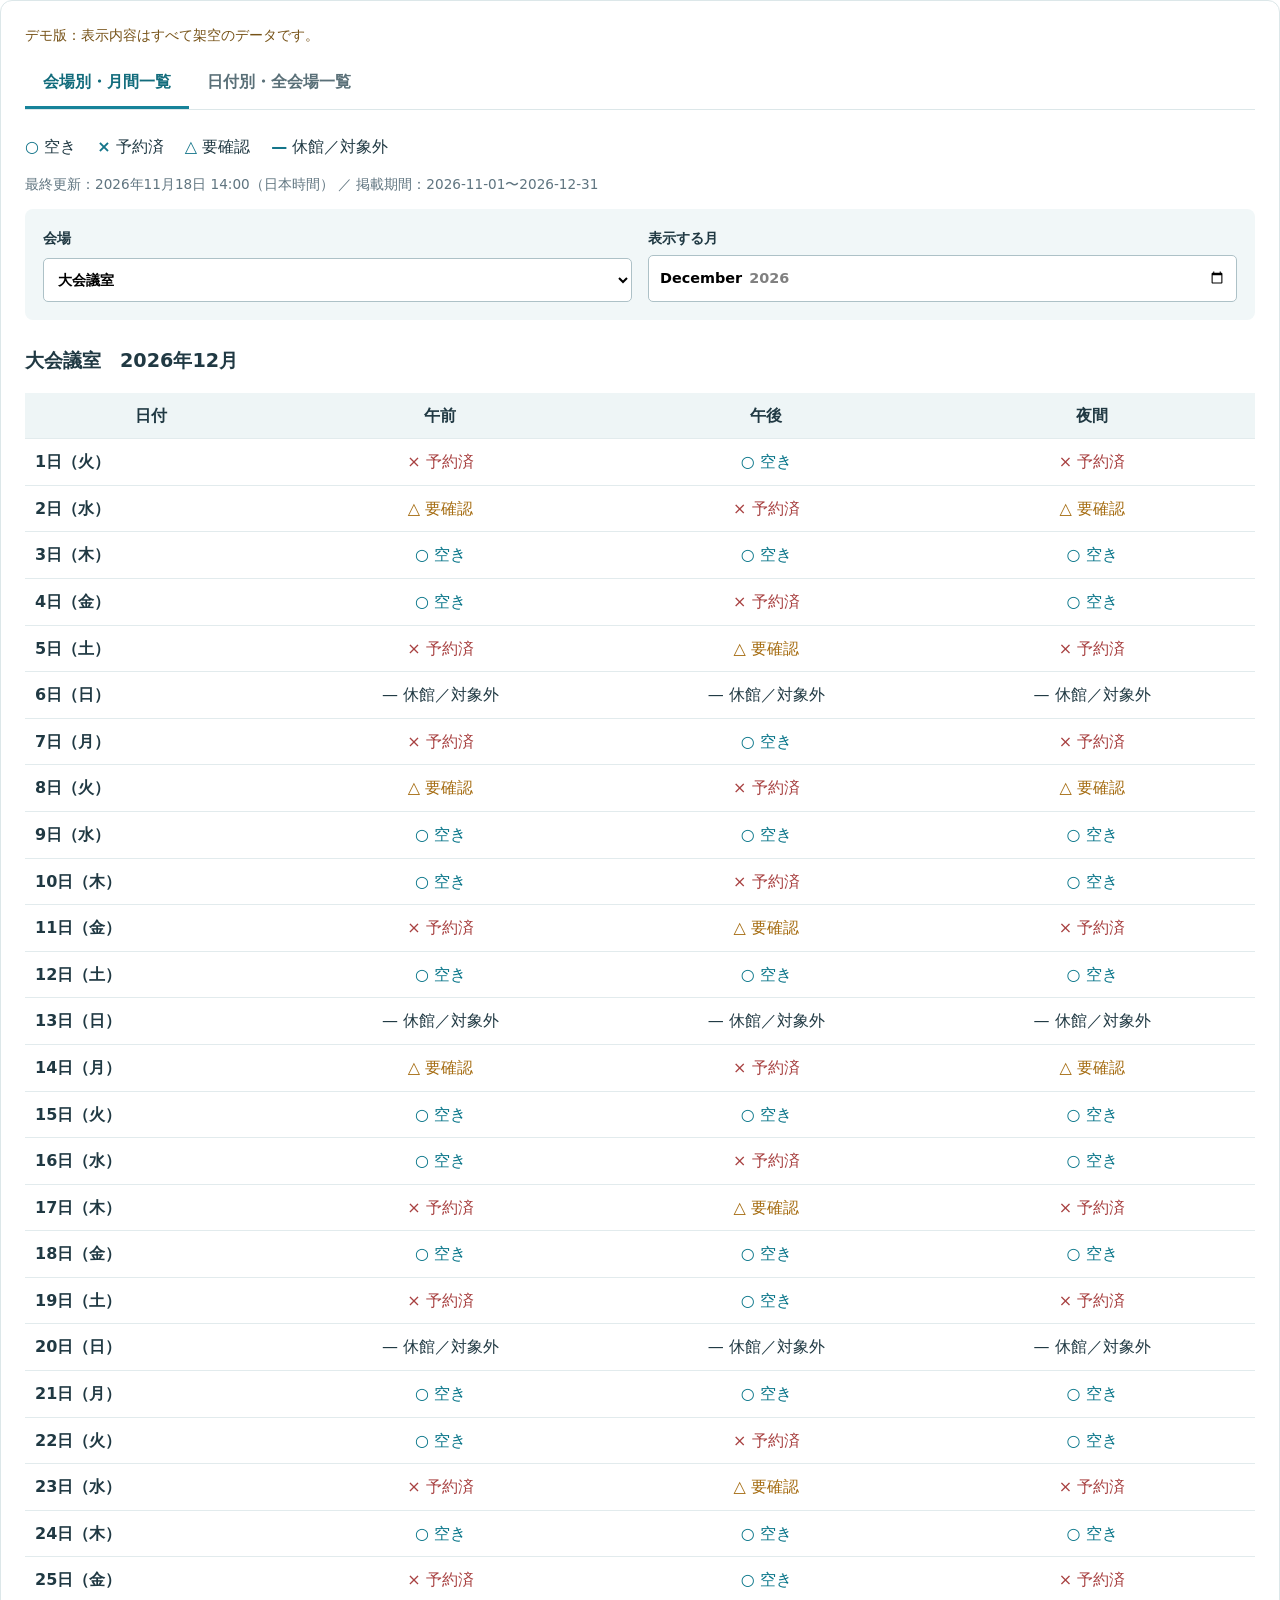
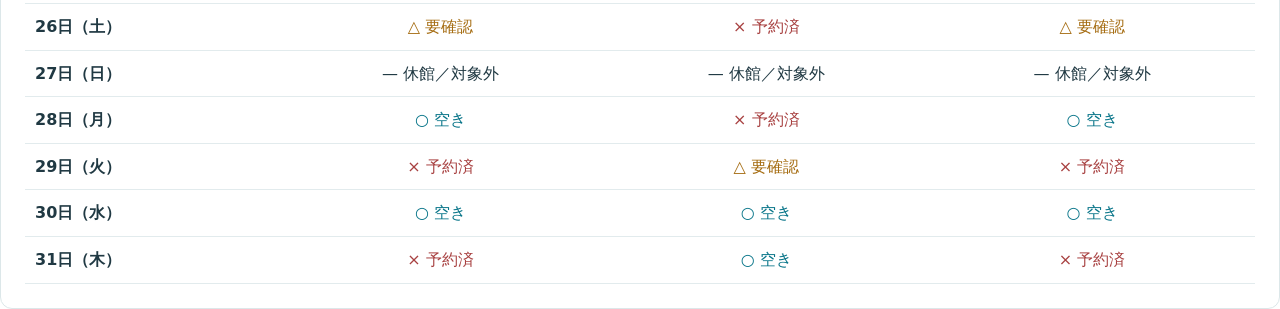
==== embed.html @ d0e012e4 "Add files via upload" ====
<!doctype html>
<html lang="ja"><head><meta charset="utf-8"><meta name="viewport" content="width=device-width,initial-scale=1"><title>貸会場 空き状況 デモ</title><link rel="stylesheet" href="style.css"><style>body{background:transparent}main{max-width:none;padding:0}.panel{margin:0}.embed-demo{margin:0 0 10px;color:#765217;font-size:.85rem}@media(max-width:520px){main{padding:0}}</style><script defer src="script.js"></script></head><body><main><section class="panel"><p class="embed-demo">デモ版：表示内容はすべて架空のデータです。</p><div class="tabs"><button id="monthlyTab" aria-pressed="true">会場別・月間一覧</button><button id="dailyTab" aria-pressed="false">日付別・全会場一覧</button></div><p class="legend"><b>○</b> 空き　 <b>×</b> 予約済　 <b>△</b> 要確認　 <b>—</b> 休館／対象外</p><p id="updated" aria-live="polite">読み込み中…</p><p id="error" role="alert" hidden></p><div id="content" hidden><div id="monthly"><div class="controls"><label>会場<select id="venue"></select></label><label>表示する月<input type="month" id="month"></label></div><h2 id="monthTitle"></h2><div class="scroll"><table><thead><tr><th>日付</th><th>午前</th><th>午後</th><th>夜間</th></tr></thead><tbody id="monthBody"></tbody></table></div></div><div id="daily" hidden><div class="controls"><label>日付<input type="date" id="date"></label></div><h2 id="dateTitle"></h2><div class="scroll"><table><thead><tr><th>会場</th><th>午前</th><th>午後</th><th>夜間</th></tr></thead><tbody id="dateBody"></tbody></table></div></div></div></section></main></body></html>
---- style.css ----
*{box-sizing:border-box}body{margin:0;background:#f3f7f8;color:#203943;font-family:system-ui,sans-serif;line-height:1.6}main{max-width:900px;margin:auto;padding:32px 20px}small{color:#167388;font-weight:700;letter-spacing:.1em}small span{float:right;color:#607580;letter-spacing:0}h1{font-size:2rem;margin:10px 0}header p{color:#506973}aside{padding:12px 16px;border-left:4px solid #d99a40;background:#fff4df}.panel{margin-top:24px;padding:24px;border:1px solid #dce7e9;border-radius:12px;background:#fff}.tabs{display:flex;border-bottom:1px solid #dce7e9}.tabs button{font:inherit;font-weight:bold;color:#5a7078;background:none;border:0;border-bottom:3px solid transparent;padding:12px 18px;cursor:pointer}.tabs button[aria-pressed=true]{color:#126c7c;border-color:#17839a}.legend{margin:24px 0 8px}.legend b{color:#14758a}#updated{font-size:.85rem;color:#607580}.controls{display:flex;flex-wrap:wrap;gap:16px;padding:18px;background:#f1f7f8;border-radius:8px}.controls label{display:grid;gap:5px;flex:1;min-width:180px;font-weight:bold;font-size:.9rem}input,select{padding:10px;border:1px solid #adc1c7;border-radius:5px;background:white;font:inherit}h2{font-size:1.2rem;margin-top:26px}.scroll{overflow:auto}table{border-collapse:collapse;width:100%;min-width:420px;text-align:center}th,td{padding:10px;border-bottom:1px solid #e2ebed}thead{background:#eef5f6}tbody th{text-align:left}.available{color:#087589}.booked{color:#a84141}.check{color:#a56c11}#error{background:#fff0ed;color:#8b3025;padding:15px}footer{font-size:.9rem;color:#536a75;margin:24px 4px}@media(max-width:520px){main{padding:20px 12px}.panel{padding:16px}.tabs button{flex:1;padding:10px 4px;font-size:.85rem}.controls label{min-width:100%}}
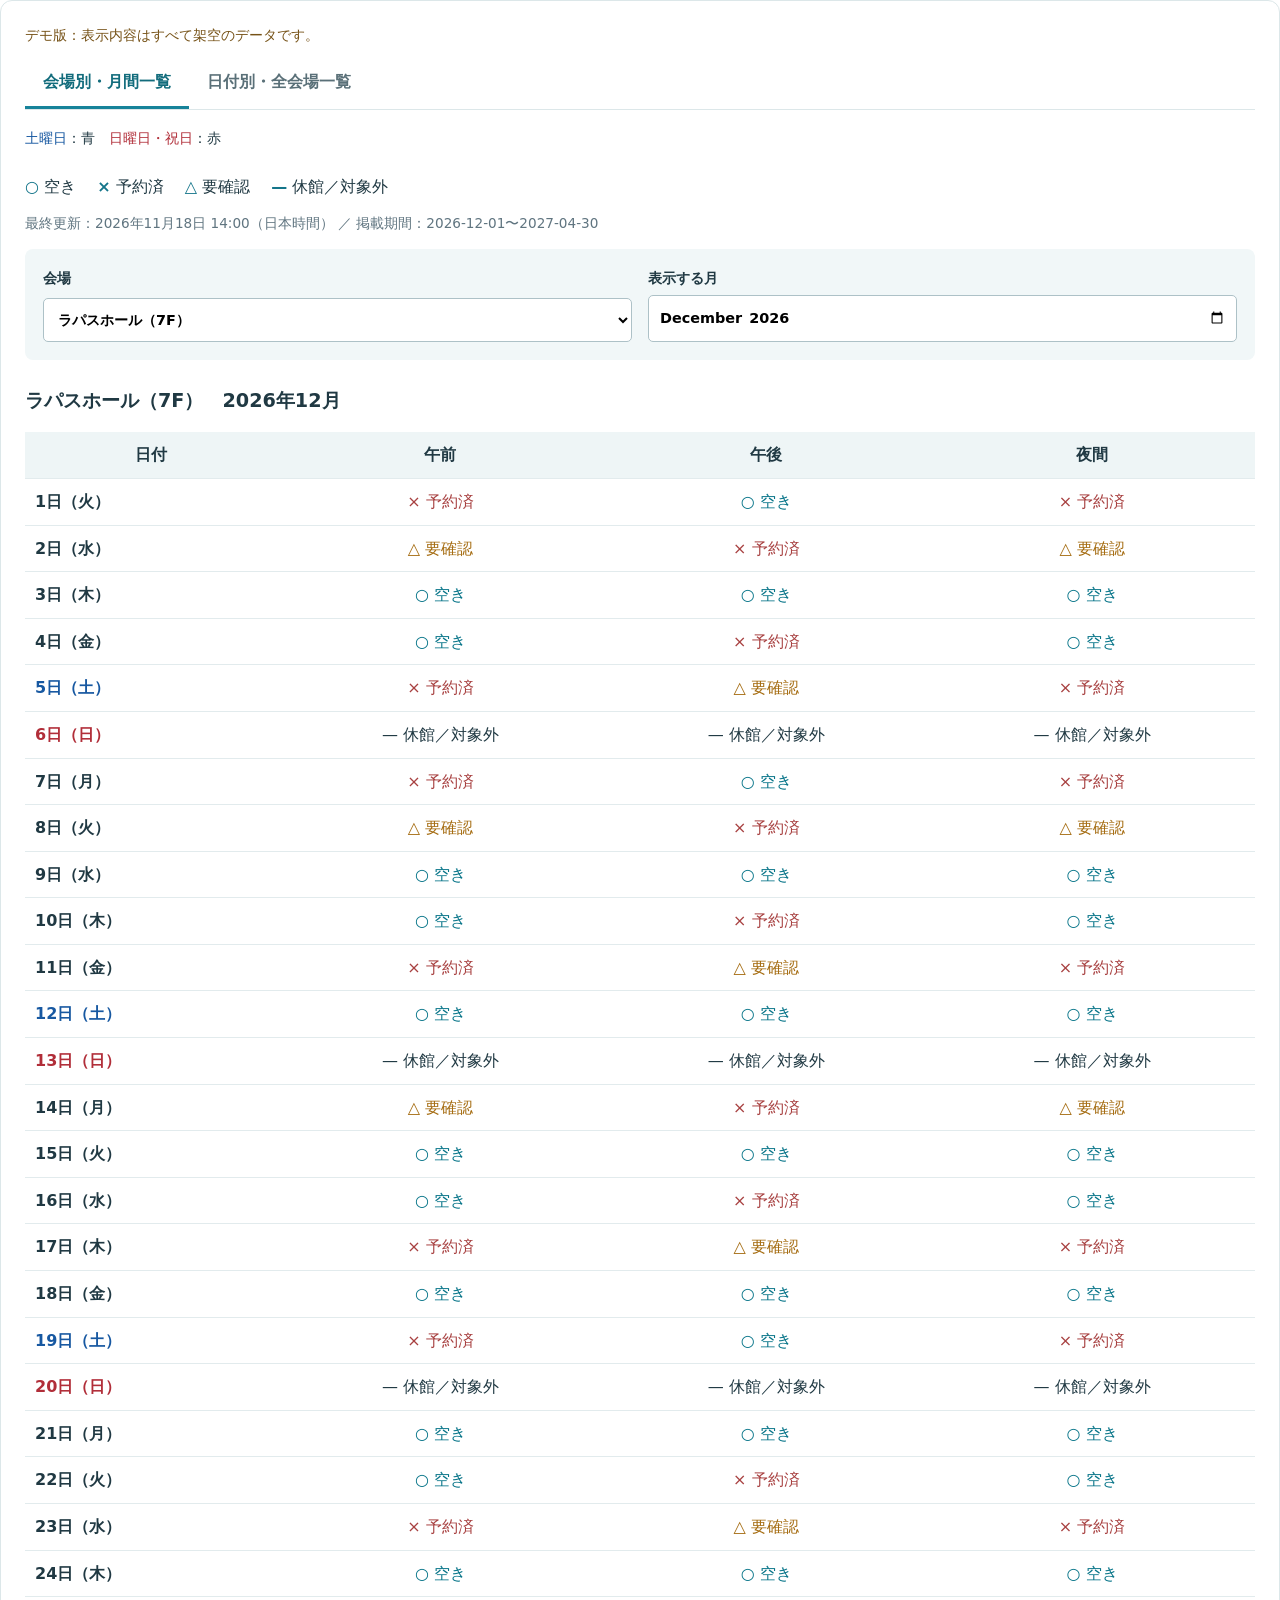
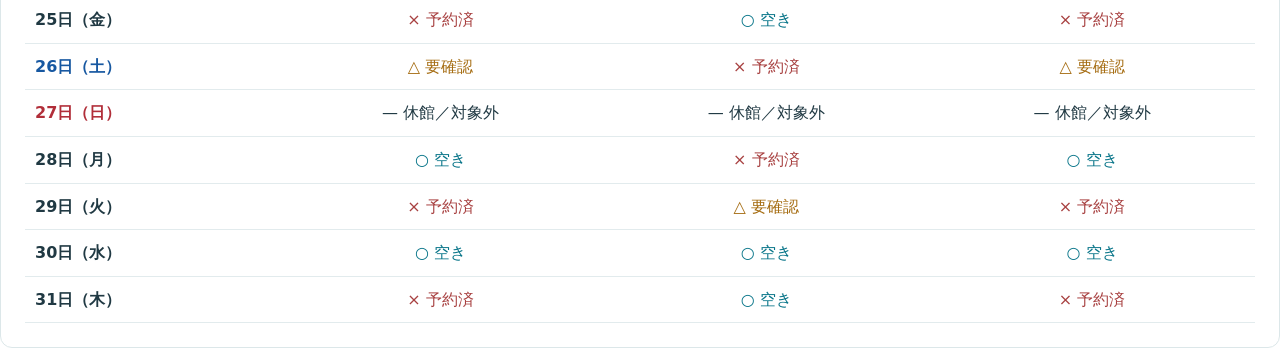
==== commit b4a64c9d: "Add files via upload" ====
--- a/embed.html
+++ b/embed.html
@@ -1,2 +1,79 @@
 <!doctype html>
-<html lang="ja"><head><meta charset="utf-8"><meta name="viewport" content="width=device-width,initial-scale=1"><title>貸会場 空き状況 デモ</title><link rel="stylesheet" href="style.css"><style>body{background:transparent}main{max-width:none;padding:0}.panel{margin:0}.embed-demo{margin:0 0 10px;color:#765217;font-size:.85rem}@media(max-width:520px){main{padding:0}}</style><script defer src="script.js"></script></head><body><main><section class="panel"><p class="embed-demo">デモ版：表示内容はすべて架空のデータです。</p><div class="tabs"><button id="monthlyTab" aria-pressed="true">会場別・月間一覧</button><button id="dailyTab" aria-pressed="false">日付別・全会場一覧</button></div><p class="legend"><b>○</b> 空き　 <b>×</b> 予約済　 <b>△</b> 要確認　 <b>—</b> 休館／対象外</p><p id="updated" aria-live="polite">読み込み中…</p><p id="error" role="alert" hidden></p><div id="content" hidden><div id="monthly"><div class="controls"><label>会場<select id="venue"></select></label><label>表示する月<input type="month" id="month"></label></div><h2 id="monthTitle"></h2><div class="scroll"><table><thead><tr><th>日付</th><th>午前</th><th>午後</th><th>夜間</th></tr></thead><tbody id="monthBody"></tbody></table></div></div><div id="daily" hidden><div class="controls"><label>日付<input type="date" id="date"></label></div><h2 id="dateTitle"></h2><div class="scroll"><table><thead><tr><th>会場</th><th>午前</th><th>午後</th><th>夜間</th></tr></thead><tbody id="dateBody"></tbody></table></div></div></div></section></main></body></html>
+<html lang="ja">
+  <head>
+    <meta charset="utf-8">
+    <meta name="viewport" content="width=device-width,initial-scale=1">
+    <title>貸会場 空き状況 デモ</title>
+    <link rel="stylesheet" href="style.css">
+    <style>body{background:transparent}main{max-width:none;padding:0}.panel{margin:0}.embed-demo{margin:0 0 10px;color:#765217;font-size:.85rem}@media(max-width:520px){main{padding:0}}</style>
+    <script defer src="script.js">
+  </script>
+</head>
+<body>
+  <main>
+    <section class="panel">
+      <p class="embed-demo">デモ版：表示内容はすべて架空のデータです。</p>
+      <div class="tabs">
+        <button id="monthlyTab" aria-pressed="true">会場別・月間一覧</button>
+        <button id="dailyTab" aria-pressed="false">日付別・全会場一覧</button>
+      </div>
+      <p class="day-key">
+      <span class="day-saturday">土曜日</span>：青　<span class="day-holiday">日曜日・祝日</span>：赤</p>
+      <p class="legend">
+      <b>○</b> 空き　 <b>×</b> 予約済　 <b>△</b> 要確認　 <b>—</b> 休館／対象外</p>
+      <p id="updated" aria-live="polite">読み込み中…</p>
+      <p id="error" role="alert" hidden>
+    </p>
+    <div id="content" hidden>
+      <div id="monthly">
+        <div class="controls">
+          <label>会場<select id="venue">
+          </select>
+        </label>
+        <label>表示する月<input type="month" id="month">
+        </label>
+      </div>
+      <h2 id="monthTitle">
+    </h2>
+    <div class="scroll">
+      <table>
+        <thead>
+          <tr>
+            <th>日付</th>
+            <th>午前</th>
+            <th>午後</th>
+            <th>夜間</th>
+          </tr>
+        </thead>
+        <tbody id="monthBody">
+        </tbody>
+      </table>
+    </div>
+  </div>
+  <div id="daily" hidden>
+    <div class="controls">
+      <label>日付<input type="date" id="date">
+      </label>
+    </div>
+    <h2 id="dateTitle">
+  </h2>
+  <div class="scroll">
+    <table>
+      <thead>
+        <tr>
+          <th>会場</th>
+          <th>午前</th>
+          <th>午後</th>
+          <th>夜間</th>
+        </tr>
+      </thead>
+      <tbody id="dateBody">
+      </tbody>
+    </table>
+  </div>
+</div>
+</div>
+</section>
+</main>
+</body>
+</html>
--- a/style.css
+++ b/style.css
@@ -1 +1,163 @@
-*{box-sizing:border-box}body{margin:0;background:#f3f7f8;color:#203943;font-family:system-ui,sans-serif;line-height:1.6}main{max-width:900px;margin:auto;padding:32px 20px}small{color:#167388;font-weight:700;letter-spacing:.1em}small span{float:right;color:#607580;letter-spacing:0}h1{font-size:2rem;margin:10px 0}header p{color:#506973}aside{padding:12px 16px;border-left:4px solid #d99a40;background:#fff4df}.panel{margin-top:24px;padding:24px;border:1px solid #dce7e9;border-radius:12px;background:#fff}.tabs{display:flex;border-bottom:1px solid #dce7e9}.tabs button{font:inherit;font-weight:bold;color:#5a7078;background:none;border:0;border-bottom:3px solid transparent;padding:12px 18px;cursor:pointer}.tabs button[aria-pressed=true]{color:#126c7c;border-color:#17839a}.legend{margin:24px 0 8px}.legend b{color:#14758a}#updated{font-size:.85rem;color:#607580}.controls{display:flex;flex-wrap:wrap;gap:16px;padding:18px;background:#f1f7f8;border-radius:8px}.controls label{display:grid;gap:5px;flex:1;min-width:180px;font-weight:bold;font-size:.9rem}input,select{padding:10px;border:1px solid #adc1c7;border-radius:5px;background:white;font:inherit}h2{font-size:1.2rem;margin-top:26px}.scroll{overflow:auto}table{border-collapse:collapse;width:100%;min-width:420px;text-align:center}th,td{padding:10px;border-bottom:1px solid #e2ebed}thead{background:#eef5f6}tbody th{text-align:left}.available{color:#087589}.booked{color:#a84141}.check{color:#a56c11}#error{background:#fff0ed;color:#8b3025;padding:15px}footer{font-size:.9rem;color:#536a75;margin:24px 4px}@media(max-width:520px){main{padding:20px 12px}.panel{padding:16px}.tabs button{flex:1;padding:10px 4px;font-size:.85rem}.controls label{min-width:100%}}
+* {
+  box-sizing:border-box
+}
+body {
+  margin:0;
+  background:#f3f7f8;
+  color:#203943;
+  font-family:system-ui,sans-serif;
+  line-height:1.6
+}
+main {
+  max-width:900px;
+  margin:auto;
+  padding:32px 20px
+}
+small {
+  color:#167388;
+  font-weight:700;
+  letter-spacing:.1em
+}
+small span {
+  float:right;
+  color:#607580;
+  letter-spacing:0
+}
+h1 {
+  font-size:2rem;
+  margin:10px 0
+}
+header p {
+  color:#506973
+}
+aside {
+  padding:12px 16px;
+  border-left:4px solid #d99a40;
+  background:#fff4df
+}
+.panel {
+  margin-top:24px;
+  padding:24px;
+  border:1px solid #dce7e9;
+  border-radius:12px;
+  background:#fff
+}
+.tabs {
+  display:flex;
+  border-bottom:1px solid #dce7e9
+}
+.tabs button {
+  font:inherit;
+  font-weight:bold;
+  color:#5a7078;
+  background:none;
+  border:0;
+  border-bottom:3px solid transparent;
+  padding:12px 18px;
+  cursor:pointer
+}
+.tabs button[aria-pressed=true] {
+  color:#126c7c;
+  border-color:#17839a
+}
+.legend {
+  margin:24px 0 8px
+}
+.legend b {
+  color:#14758a
+}
+#updated {
+  font-size:.85rem;
+  color:#607580
+}
+.controls {
+  display:flex;
+  flex-wrap:wrap;
+  gap:16px;
+  padding:18px;
+  background:#f1f7f8;
+  border-radius:8px
+}
+.controls label {
+  display:grid;
+  gap:5px;
+  flex:1;
+  min-width:180px;
+  font-weight:bold;
+  font-size:.9rem
+}
+input,select {
+  padding:10px;
+  border:1px solid #adc1c7;
+  border-radius:5px;
+  background:white;
+  font:inherit
+}
+h2 {
+  font-size:1.2rem;
+  margin-top:26px
+}
+.scroll {
+  overflow:auto
+}
+table {
+  border-collapse:collapse;
+  width:100%;
+  min-width:420px;
+  text-align:center
+}
+th,td {
+  padding:10px;
+  border-bottom:1px solid #e2ebed
+}
+thead {
+  background:#eef5f6
+}
+tbody th {
+  text-align:left
+}
+.available {
+  color:#087589
+}
+.booked {
+  color:#a84141
+}
+.check {
+  color:#a56c11
+}
+#error {
+  background:#fff0ed;
+  color:#8b3025;
+  padding:15px
+}
+footer {
+  font-size:.9rem;
+  color:#536a75;
+  margin:24px 4px
+}
+@media(max-width:520px) {
+  main {
+    padding:20px 12px
+  }
+  .panel {
+    padding:16px
+  }
+  .tabs button {
+    flex:1;
+    padding:10px 4px;
+    font-size:.85rem
+  }
+  .controls label {
+    min-width:100%
+  }
+}
+.day-saturday {
+  color:#1758a1
+}
+.day-holiday {
+  color:#b12e39
+}
+.day-key {
+  font-size:.85rem;
+  margin:18px 0 0
+}
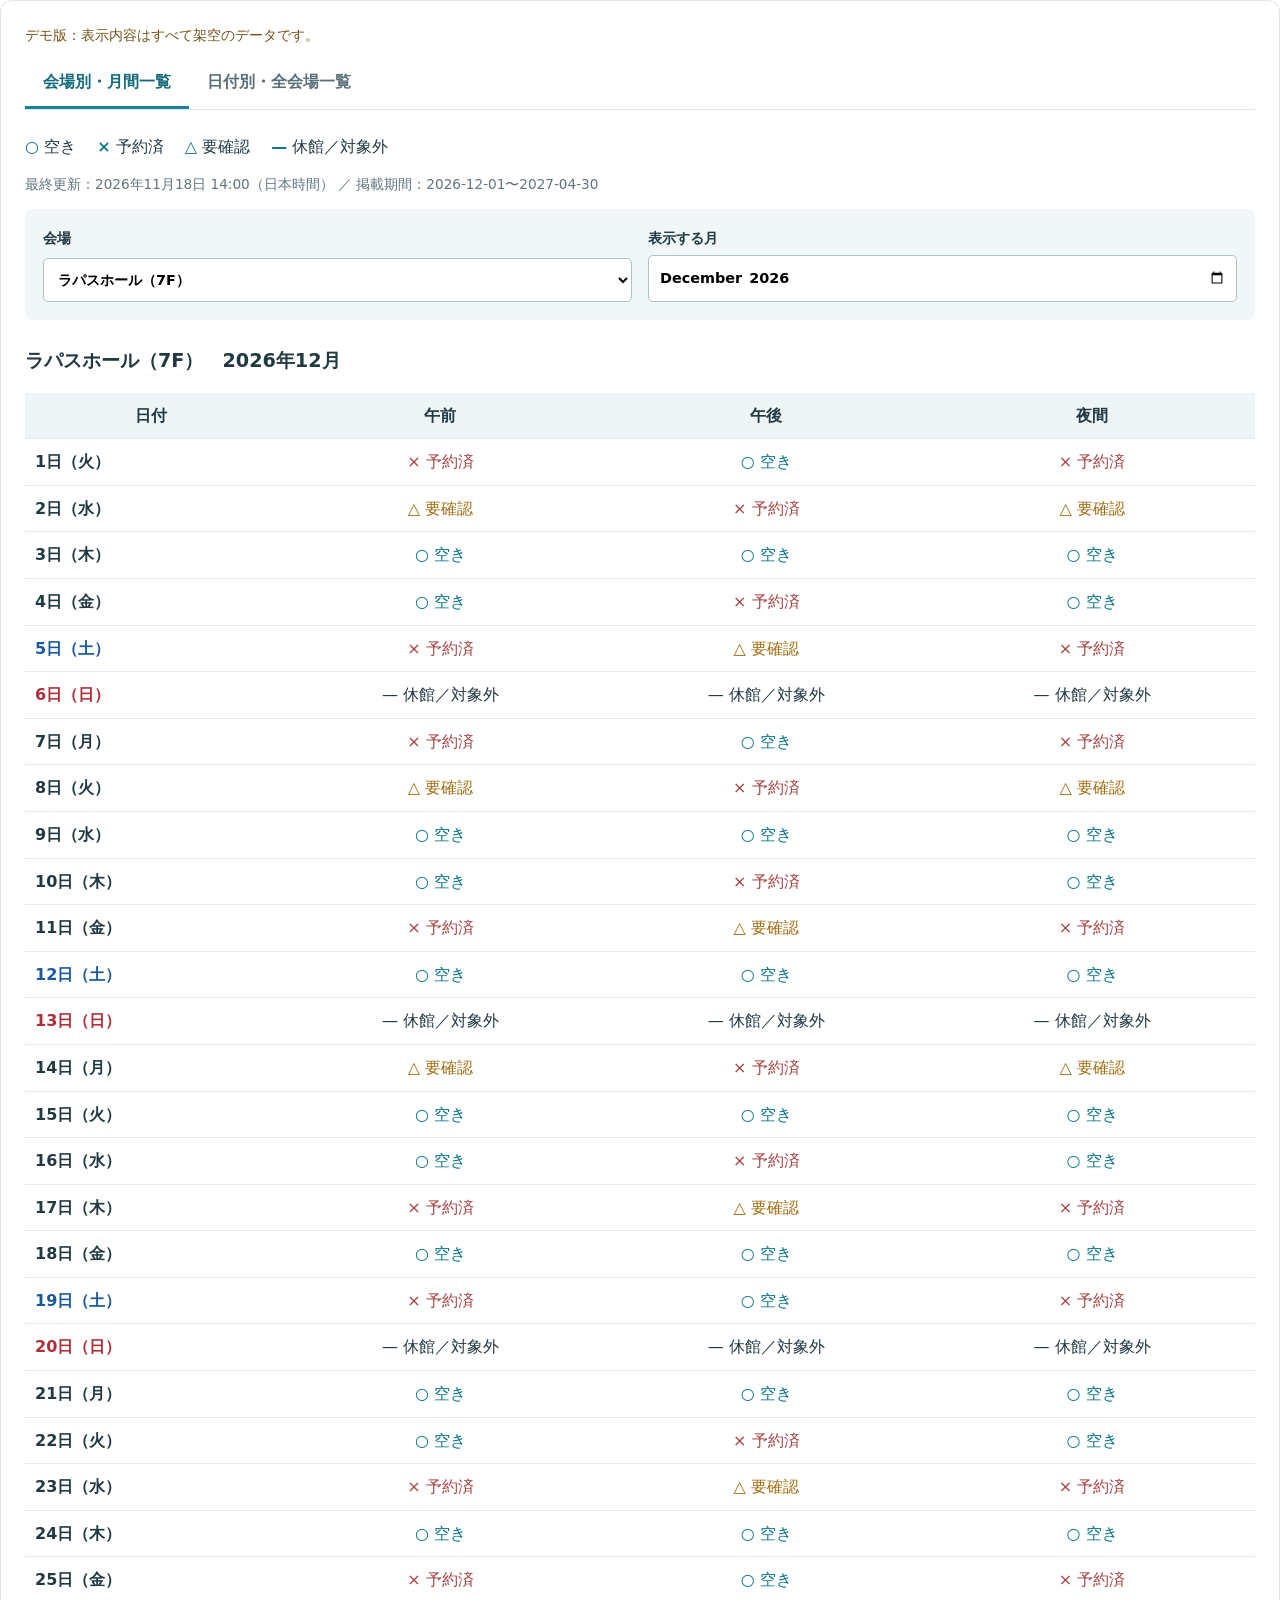
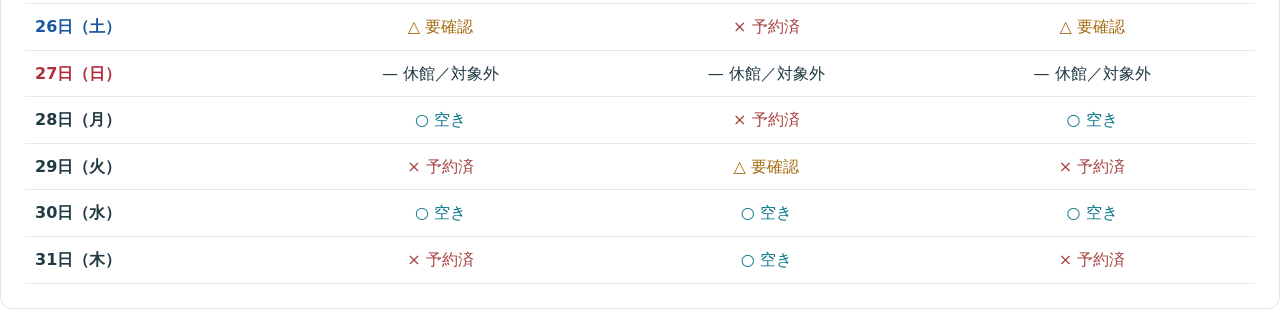
==== commit feebc675: "Add files via upload" ====
--- a/embed.html
+++ b/embed.html
@@ -4,9 +4,9 @@
     <meta charset="utf-8">
     <meta name="viewport" content="width=device-width,initial-scale=1">
     <title>貸会場 空き状況 デモ</title>
-    <link rel="stylesheet" href="style.css">
+    <link rel="stylesheet" href="style.css?v=0.2.2">
     <style>body{background:transparent}main{max-width:none;padding:0}.panel{margin:0}.embed-demo{margin:0 0 10px;color:#765217;font-size:.85rem}@media(max-width:520px){main{padding:0}}</style>
-    <script defer src="script.js">
+    <script defer src="script.js?v=0.2.2">
   </script>
 </head>
 <body>
@@ -17,8 +17,6 @@
         <button id="monthlyTab" aria-pressed="true">会場別・月間一覧</button>
         <button id="dailyTab" aria-pressed="false">日付別・全会場一覧</button>
       </div>
-      <p class="day-key">
-      <span class="day-saturday">土曜日</span>：青　<span class="day-holiday">日曜日・祝日</span>：赤</p>
       <p class="legend">
       <b>○</b> 空き　 <b>×</b> 予約済　 <b>△</b> 要確認　 <b>—</b> 休館／対象外</p>
       <p id="updated" aria-live="polite">読み込み中…</p>
--- a/style.css
+++ b/style.css
@@ -151,13 +151,11 @@
     min-width:100%
   }
 }
-.day-saturday {
+tbody th.day-saturday,
+h2.day-saturday {
   color:#1758a1
 }
-.day-holiday {
+tbody th.day-holiday,
+h2.day-holiday {
   color:#b12e39
 }
-.day-key {
-  font-size:.85rem;
-  margin:18px 0 0
-}
